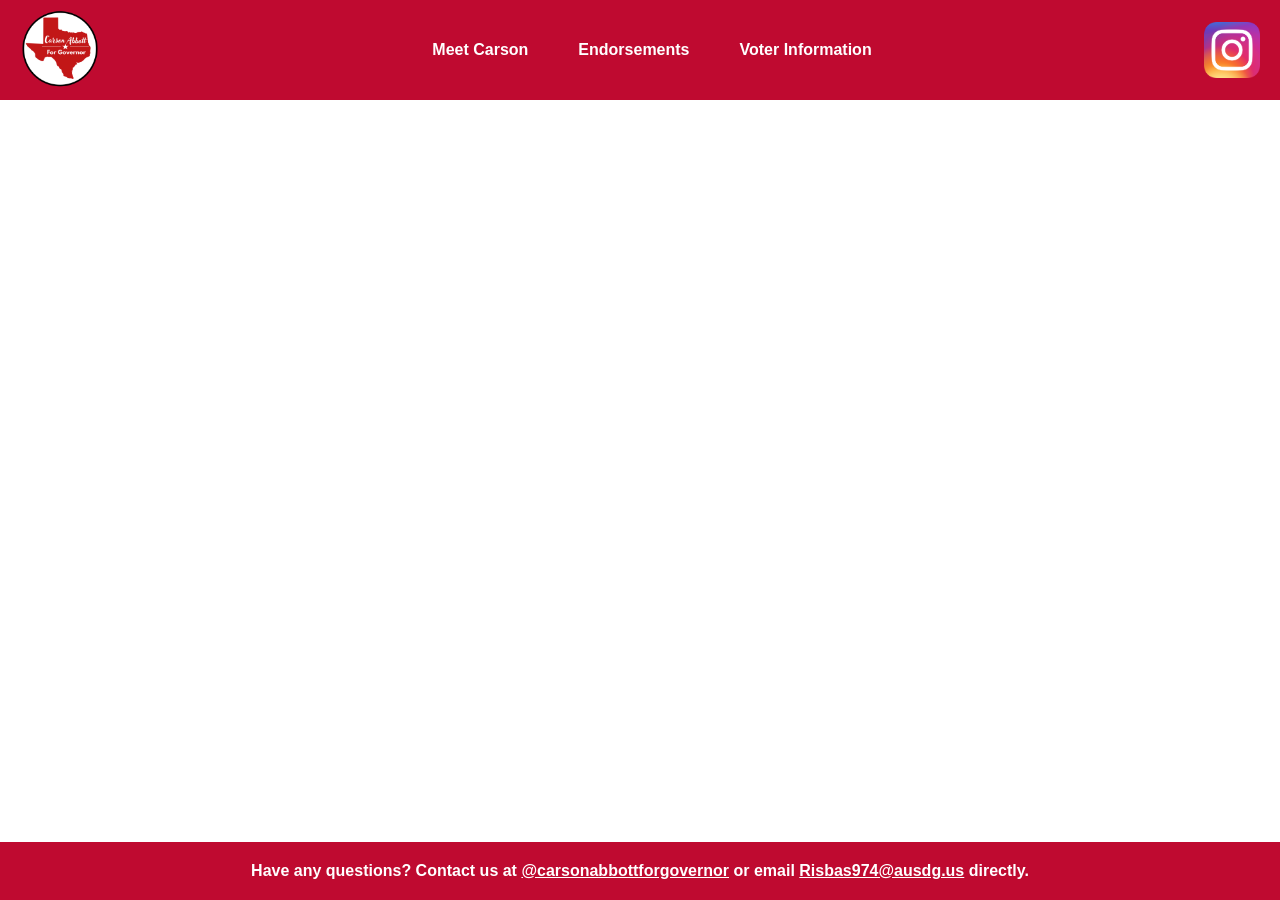
==== Endorsements.html @ 0a81e380 "Add files via upload" ====
<!DOCTYPE html>
<html lang="en">
<head>
    <meta charset="UTF-8">
    <meta name="viewport" content="width=device-width, initial-scale=1.0">
    <title>Carson Abbott for Governor</title>
    <link rel="icon" href="favicon.ico">
    <link rel="stylesheet" href="shared.css">
    <script src="nav.js" defer></script>
</head>
<body>
    <nav class="navbar">
        <a href="Index.html" class="nav-logo">
            <img src="favicon.ico" alt="Carson Abbott for Governor logo">
        </a>

        <ul class="nav-links" id="nav-links">
            <li><a href="Index.html">Meet Carson</a></li>
            <li><a href="Endorsements.html">Endorsements</a></li>
            <li><a href="VoterInformation.html">Voter Information</a></li>
        </ul>
        <a href="https://www.instagram.com/carsonabbottforgovernor" class="nav-instagram" target="_blank">
            <img src="Instagramicon.png" alt="Instagram">
        </a>
        <button class="hamburger" aria-label="Open menu" aria-expanded="false" aria-controls="nav-links">&#9776;</button>
    </nav>

    <main>
    </main>

    <footer class="footer">
        Have any questions? Contact us at <a href="https://www.instagram.com/carsonabbottforgovernor" target="_blank">@carsonabbottforgovernor</a> or email <a href="mailto:risbas974@ausdg.us">Risbas974@ausdg.us</a> directly.
    </footer>
</body>
</html>
---- shared.css ----
@font-face {
    font-family: 'adlery-pro';
    src: url('fonts/adlery-pro.regular.ttf') format('truetype');
    font-weight: normal;
    font-style: normal;
}

/* Universal box-sizing and horizontal overflow guard */
*, *::before, *::after {
    box-sizing: border-box;
}

html, body {
    overflow-x: hidden;
}

body {
    margin: 0;
    font-family: Arial, Helvetica, sans-serif;
    font-weight: bolder;
    min-height: 100vh;
    display: flex;
    flex-direction: column;
}

/* Page content grows to push the footer to the bottom on short pages */
main {
    flex: 1;
}

.navbar {
    display: flex;
    align-items: center;
    justify-content: space-between;
    padding: 10px 20px;
    background-color: #bf0a30;
    color: #ffffff;
    font-size: 16px;
}

.nav-logo img {
    height: 5em;
    width: auto;
    display: block;
}

.nav-instagram img {
    height: 3.5em;
    width: auto;
    display: block;
}

.nav-links {
    display: flex;
    gap: 50px;
    list-style: none;
    margin: 0;
    padding: 0;
}

.nav-links a {
    color: #ffffff;
    text-decoration: none;
}

.nav-links a:hover {
    text-decoration: underline;
}

/* Hamburger button (hidden on desktop) */
.hamburger {
    display: none;
    background: none;
    border: none;
    font-size: 30px;
    color: #ffffff;
    cursor: pointer;
    width: 48px;
    height: 48px;
    padding: 0;
    align-items: center;
    justify-content: center;
}

/* Visible outline for keyboard users */
a:focus-visible,
button:focus-visible {
    outline: 3px solid #ffffff;
    outline-offset: 3px;
}

main a:focus-visible {
    outline-color: #bf0a30;
}

.main-pic {
    display: block;
    width: 100%;
    max-width: 600px;
    height: auto;
    margin: 40px auto 0;
}

.name {
    margin: 15px 0 40px;
    text-align: center;
    color: #bf0a30;
    font-size: 5em;
    font-family: 'adlery-pro', cursive;
    font-weight: normal;
}

.biography {
    margin: 0 0 40px;
    padding: 0 50px;
    text-align: left;
    color: #000000;
    font-family: Arial, Helvetica, sans-serif;
    font-size: 1.25em;
    font-weight: normal;
    line-height: 1.6;
}

.footer {
    padding: 20px;
    background-color: #bf0a30;
    color: #ffffff;
    font-size: 16px;
    text-align: center;
}

.footer a {
    color: #ffffff;
}

footer {
    text-align:center;
    padding:10px;
    font-size:350;
    font-family:Arial, Helvetica, sans-serif;
 }

/* ── Mobile layout ──
   Every page needs, for this to work:
   - <meta name="viewport" content="width=device-width, initial-scale=1.0"> in <head>
   - <script src="nav.js" defer></script> in <head>
   - the same <nav> markup as Index.html, including the .hamburger button
   Add mobile overrides for any new classes inside this block. */
@media (max-width: 768px) {
    .navbar {
        flex-wrap: wrap;
        min-height: 56px;
    }

    .nav-logo img {
        height: 3.5em;
    }

    /* Instagram icon and hamburger sit together on the right */
    .nav-instagram {
        margin-left: auto;
        margin-right: 8px;
    }

    .nav-instagram img {
        height: 2.5em;
    }

    .hamburger {
        display: flex;
    }

    /* Collapsible link list drops below the bar and expands the navbar */
    .nav-links {
        order: 10;
        width: 100%;
        flex-direction: column;
        gap: 0;
        max-height: 0;
        overflow: hidden;
        transition: max-height 0.35s ease;
    }

    .nav-links.open {
        max-height: 500px;
    }

    .nav-links a {
        display: block;
        padding: 12px 20px;
        border-top: 1px solid rgba(255, 255, 255, 0.3);
        text-align: center;
        font-size: 1rem;
    }

    /* Responsive type scale */
    .name {
        font-size: clamp(40px, 14vw, 80px);
    }

    .biography {
        padding: 0 20px;
        font-size: clamp(16px, 4vw, 20px);
    }

    .main-pic {
        margin-top: 24px;
        padding: 0 16px;
    }

    .footer {
        font-size: 14px;
        overflow-wrap: anywhere;
    }
}

/* Skip the menu animation for users who prefer reduced motion */
@media (prefers-reduced-motion: reduce) {
    .nav-links {
        transition: none;
    }
}
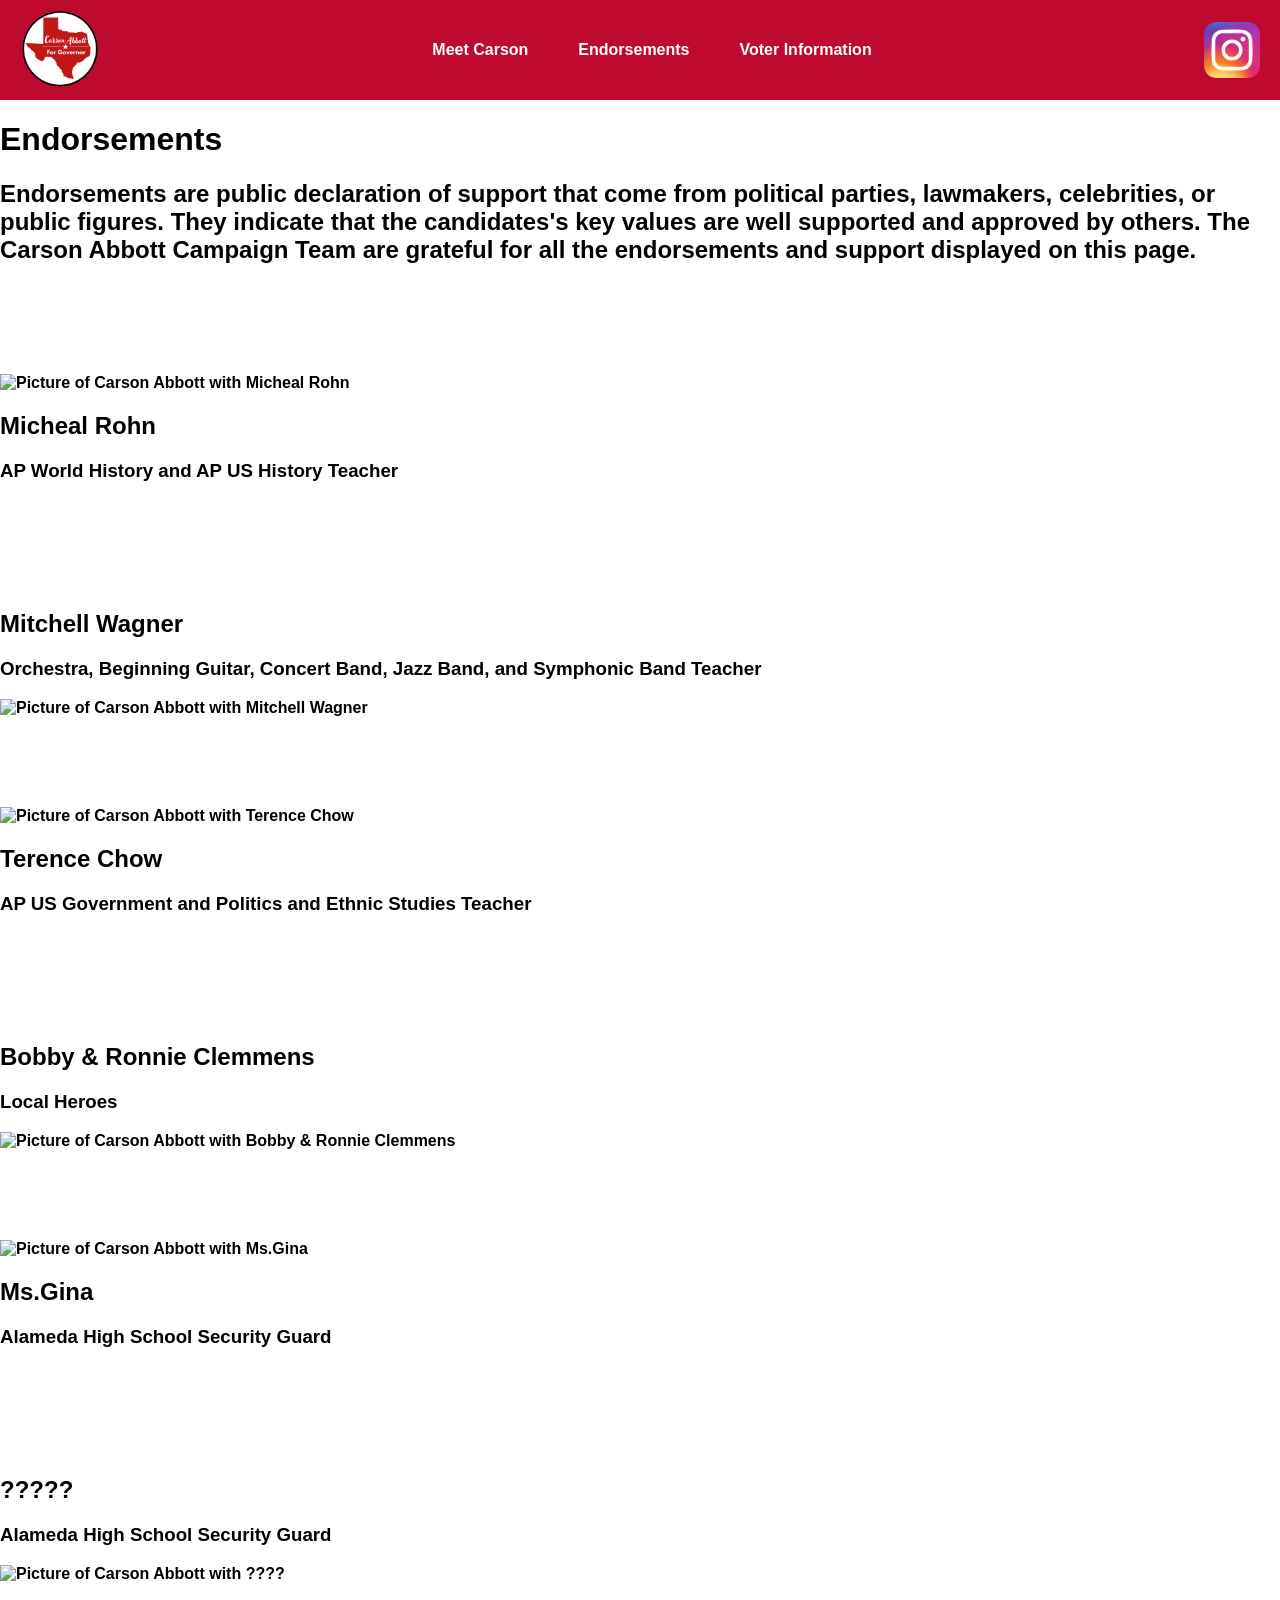
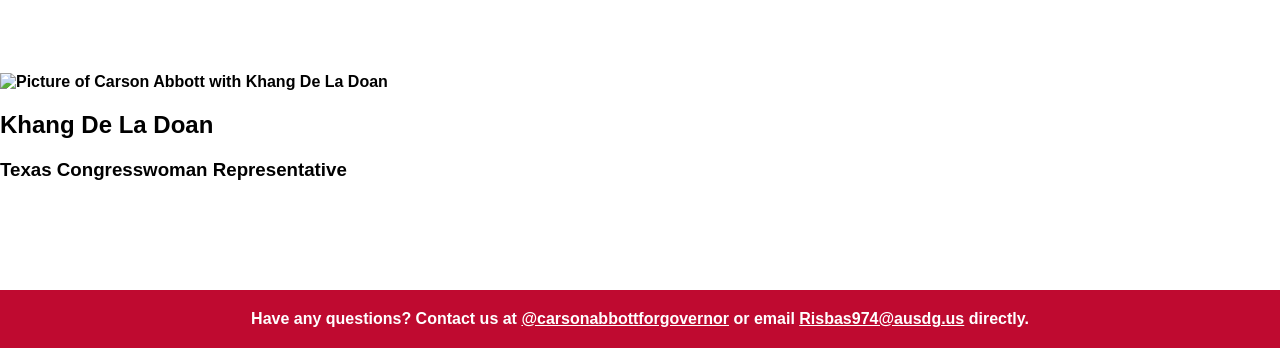
==== commit 3313ea54: "Update Endorsements section with supporter details Added endorsements section with details and image" ====
--- a/Endorsements.html
+++ b/Endorsements.html
@@ -8,14 +8,23 @@
     <link rel="stylesheet" href="shared.css">
     <script src="nav.js" defer></script>
 </head>
+<!-- Google tag (gtag.js) -->
+<script async src="https://www.googletagmanager.com/gtag/js?id=G-7JBS8N11RR"></script>
+<script>
+  window.dataLayer = window.dataLayer || [];
+  function gtag(){dataLayer.push(arguments);}
+  gtag('js', new Date());
+
+  gtag('config', 'G-7JBS8N11RR');
+</script>
 <body>
     <nav class="navbar">
-        <a href="Index.html" class="nav-logo">
+        <a href="index.html" class="nav-logo">
             <img src="favicon.ico" alt="Carson Abbott for Governor logo">
         </a>
 
         <ul class="nav-links" id="nav-links">
-            <li><a href="Index.html">Meet Carson</a></li>
+            <li><a href="index.html">Meet Carson</a></li>
             <li><a href="Endorsements.html">Endorsements</a></li>
             <li><a href="VoterInformation.html">Voter Information</a></li>
         </ul>
@@ -26,7 +35,122 @@
     </nav>
 
     <main>
-    </main>
+        <h1 class="title">Endorsements</h1>
+        <h2> Endorsements are public declaration of support that come from political parties, lawmakers, celebrities, or public figures. They indicate that the candidates's key values are well supported and approved by others. The Carson Abbott Campaign Team are grateful for all the endorsements and support displayed on this page.</h2>
+        <br>
+        <br>
+        <br>
+        <br>
+        <br>
+
+        <!--Mr.Rohn Section-->
+        <div class="container">
+            <div class="image">
+            <img src="michealrohn.png" alt="Picture of Carson Abbott with Micheal Rohn">
+            </div>
+            <div class="text">
+            <h2 class="endorsementNames ">Micheal Rohn</h2>
+            <h3>AP World History and AP US History Teacher</h3>
+            </div>
+        </div>
+<br>
+<br>
+<br>
+<br>
+<br>
+
+    <!--Mr Wagner section-->
+    <div class="container2">
+        <div class="text2">
+            <h2 class="endorsementNames2">Mitchell Wagner</h2>
+            <h3>Orchestra, Beginning Guitar, Concert Band, Jazz Band, and Symphonic Band Teacher</h3>
+        </div>
+        <div class="image2">
+            <img src="mitchellwagner.JPG" alt="Picture of Carson Abbott with Mitchell Wagner">
+        </div>
+    </div>
+<br>
+<br>
+<br>
+<br>
+<br>
+
+<!--Mr.Chow Section-->
+        <div class="container">
+            <div class="image">
+            <img src="terencechow.PNG" alt="Picture of Carson Abbott with Terence Chow">
+            </div>
+            <div class="text">
+            <h2 class="endorsementNames ">Terence Chow</h2>
+            <h3>AP US Government and Politics and Ethnic Studies Teacher</h3>
+            </div>
+        </div>
+<br>
+<br>
+<br>
+<br>
+<br>
+<!--Two Brothers section-->
+    <div class="container2">
+        <div class="text2">
+            <h2 class="endorsementNames2">Bobby & Ronnie Clemmens</h2>
+            <h3>Local Heroes</h3>
+        </div>
+        <div class="image2">
+            <img src="bobbieronnie.JPG" alt="Picture of Carson Abbott with Bobby & Ronnie Clemmens">
+        </div>
+    </div>
+<br>
+<br>
+<br>
+<br>
+<br>
+<!--Ms.Gina Section-->
+        <div class="container">
+            <div class="image">
+            <img src="gina.JPG" alt="Picture of Carson Abbott with Ms.Gina">
+            </div>
+            <div class="text">
+            <h2 class="endorsementNames ">Ms.Gina</h2>
+            <h3>Alameda High School Security Guard</h3>
+            </div>
+        </div>
+<br>
+<br>
+<br>
+<br>
+<br>
+<!--Other security guard section-->
+    <div class="container2">
+        <div class="text2">
+            <h2 class="endorsementNames2">?????</h2>
+            <h3>Alameda High School Security Guard</h3>
+        </div>
+        <div class="image2">
+            <img src="mysteryman.png" alt="Picture of Carson Abbott with ????">
+        </div>
+    </div>
+<br>
+<br>
+<br>
+<br>
+<br>
+<!--Khang Section-->
+        <div class="container">
+            <div class="image">
+            <img src="khangdeladoan.png" alt="Picture of Carson Abbott with Khang De La Doan">
+            </div>
+            <div class="text">
+            <h2 class="endorsementNames ">Khang De La Doan</h2>
+            <h3>Texas Congresswoman Representative</h3>
+            </div>
+        </div>
+<br>
+<br>
+<br>
+<br>
+<br>
+ </main>
 
     <footer class="footer">
         Have any questions? Contact us at <a href="https://www.instagram.com/carsonabbottforgovernor" target="_blank">@carsonabbottforgovernor</a> or email <a href="mailto:risbas974@ausdg.us">Risbas974@ausdg.us</a> directly.
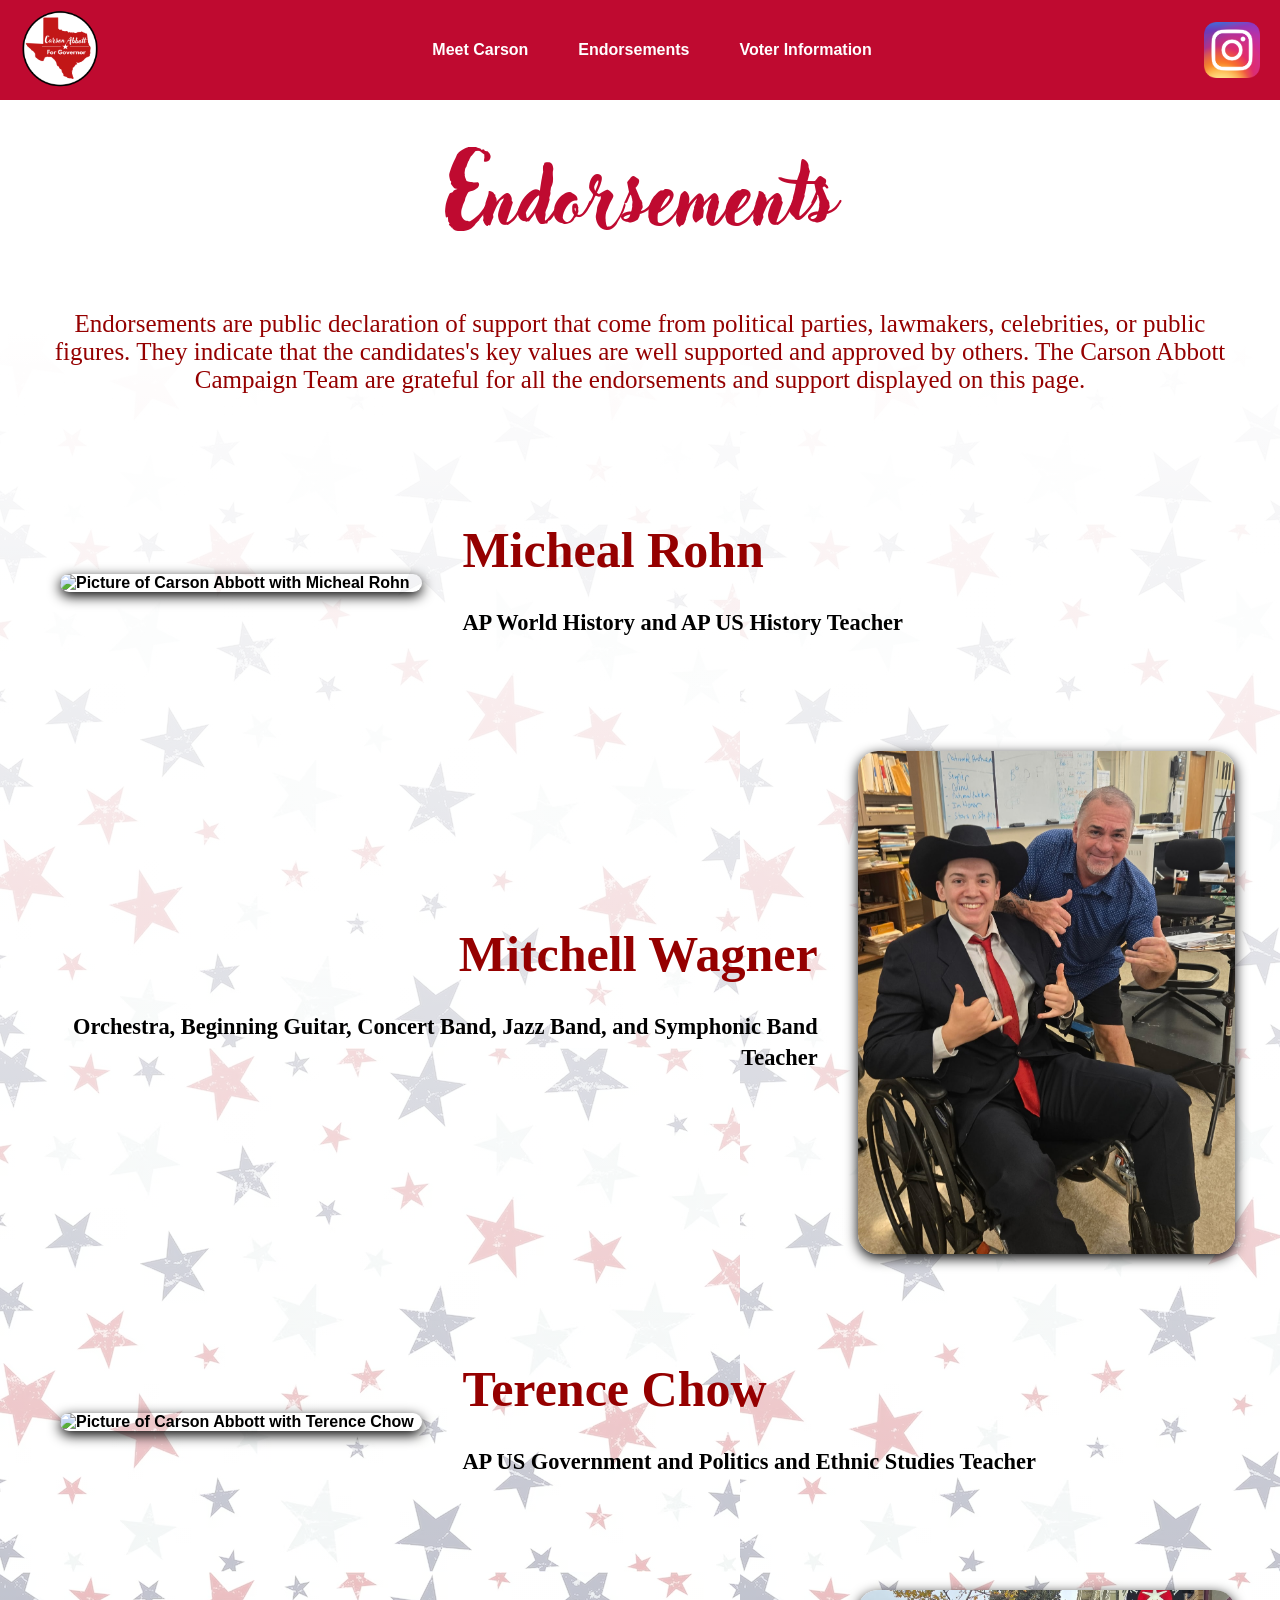
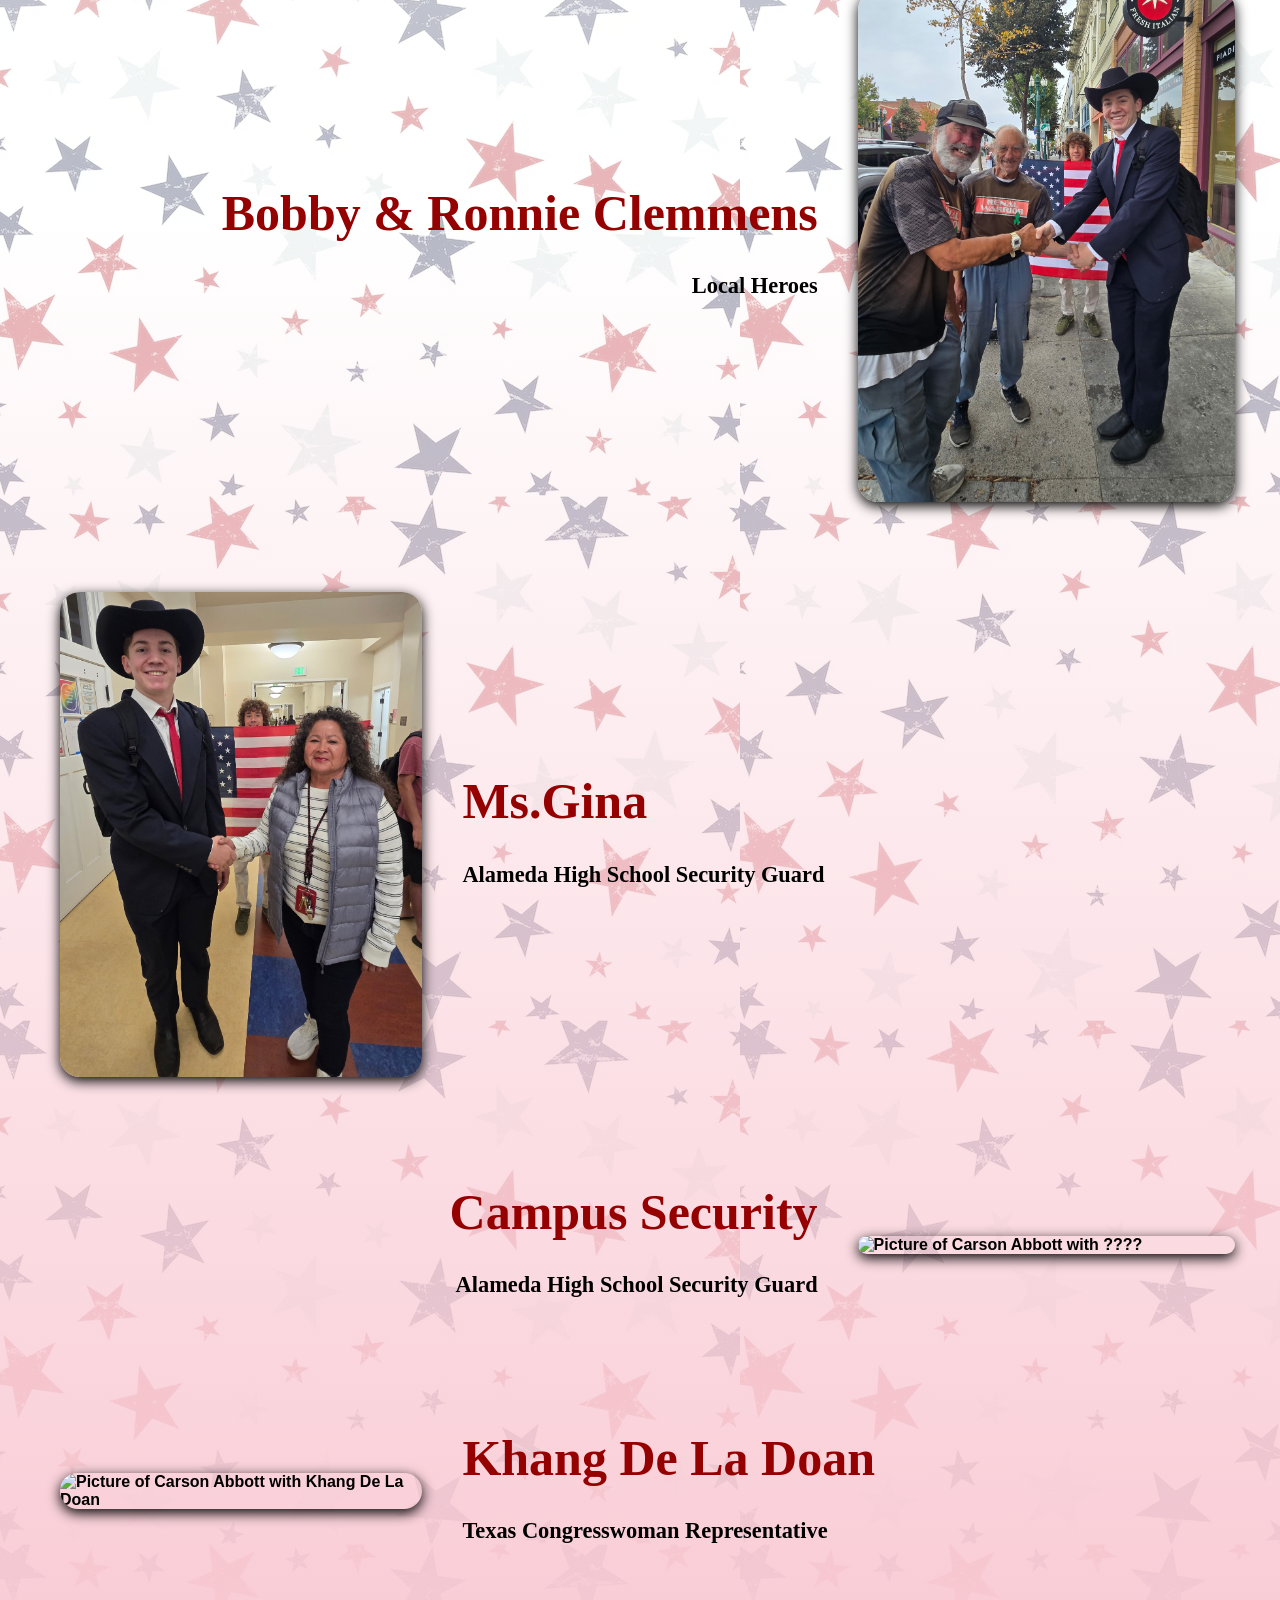
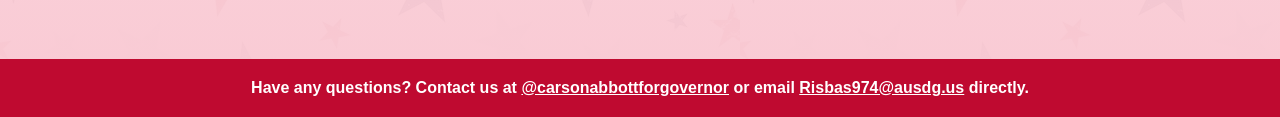
==== commit 33f7eec8: "Update endorsement section and fix HTML structure" ====
--- a/Endorsements.html
+++ b/Endorsements.html
@@ -7,16 +7,16 @@
     <link rel="icon" href="favicon.ico">
     <link rel="stylesheet" href="shared.css">
     <script src="nav.js" defer></script>
+    <!-- Google tag (gtag.js) -->
+    <script async src="https://www.googletagmanager.com/gtag/js?id=G-7JBS8N11RR"></script>
+    <script>
+      window.dataLayer = window.dataLayer || [];
+      function gtag(){dataLayer.push(arguments);}
+      gtag('js', new Date());
+
+      gtag('config', 'G-7JBS8N11RR');
+    </script>
 </head>
-<!-- Google tag (gtag.js) -->
-<script async src="https://www.googletagmanager.com/gtag/js?id=G-7JBS8N11RR"></script>
-<script>
-  window.dataLayer = window.dataLayer || [];
-  function gtag(){dataLayer.push(arguments);}
-  gtag('js', new Date());
-
-  gtag('config', 'G-7JBS8N11RR');
-</script>
 <body>
     <nav class="navbar">
         <a href="index.html" class="nav-logo">
@@ -123,7 +123,7 @@
 <!--Other security guard section-->
     <div class="container2">
         <div class="text2">
-            <h2 class="endorsementNames2">?????</h2>
+            <h2 class="endorsementNames2">Campus Security</h2>
             <h3>Alameda High School Security Guard</h3>
         </div>
         <div class="image2">
--- a/shared.css
+++ b/shared.css
@@ -21,6 +21,14 @@
     min-height: 100vh;
     display: flex;
     flex-direction: column;
+    background:
+        linear-gradient(
+        to bottom,
+        white 0%,
+        white 10%,
+        rgba(255, 255, 255, 0.7), #f9c9d3),
+    url("starsbackground.png");
+  background-repeat:250px 200px;
 }
 
 /* Page content grows to push the footer to the bottom on short pages */
@@ -140,12 +148,180 @@
     font-family:Arial, Helvetica, sans-serif;
  }
 
-/* ── Mobile layout ──
-   Every page needs, for this to work:
-   - <meta name="viewport" content="width=device-width, initial-scale=1.0"> in <head>
-   - <script src="nav.js" defer></script> in <head>
-   - the same <nav> markup as Index.html, including the .hamburger button
-   Add mobile overrides for any new classes inside this block. */
+ .title {
+    margin: 50px 0 40px;
+    text-align: center;
+    color: #bf0a30;
+    font-size: 5em;
+    font-family: 'adlery-pro', cursive;
+    font-weight: normal;
+ }
+
+ h2 {
+    font-family:Georgia;
+    text-align:center;
+    color:rgb(149, 0, 0);
+    font-size: 25px;  
+    font-weight:100;
+    margin-left:50px;
+    margin-right:50px;
+}
+
+/*Mr Rohn Section */
+.container {
+  display: flex;
+  align-items: center;
+  gap: 40px;
+  padding: 0;               
+  flex-wrap: wrap;   
+}
+
+.image {
+  width: 33%;
+  max-width: 450px;
+  padding-left: 60px;
+}
+.image img {
+  width: 100%;
+  max-width: 100%;         
+  height: auto;             
+  display: block;   
+  border-radius: 20px;   
+  box-shadow: 0 4px 13px rgb(0,0,0); 
+}
+
+.text {
+  flex: 1;                  
+  min-width: 200px;
+  margin-top:10px;
+}
+
+.endorsementNames {
+  font-weight: 800; 
+  font-size:50px;
+  text-align: left;
+  margin: 0;
+  font-family:impact;
+}
+p {
+  font-size: 20px;
+}
+h3 {
+    font-size: large;
+}
+
+/* Endorser titles grow with the screen: 18px on phones, up to 26px on wide desktops */
+.text h3,
+.text2 h3 {
+    font-size: clamp(18px, 1.75vw, 26px);
+}
+@media (max-width: 500px) {
+  .container {
+    flex-direction: column;
+    align-items: flex-start;
+  }
+
+  .image img {
+    width: 100%; 
+  }
+}
+.text {
+  padding-right: 60px;
+  font-size: clamp(1rem, 2vw, 1.5rem); 
+  line-height: 1.4; 
+  font-size: clamp(14px, 1.5vw, 18px);
+  font-family:Georgia;
+  word-break: break-word;
+  white-space: normal; 
+}
+
+@media (max-width: 768px) {
+  .text {
+    max-width: 100%; 
+  }
+}
+
+.break::after {
+  content: "";
+  display: block;
+  margin-top: 0.3em;  
+}
+
+/*Wagner Section*/
+.container2 {
+  display: flex;
+  align-items: center;
+  gap: 40px;
+  padding: 0;               
+  flex-wrap: wrap;
+}
+
+.image2 {
+  width: 33%;
+  max-width: 450px;
+  padding-right: 45px;
+}
+.image2 img {
+  width: 100%;
+  max-width: 100%;         
+  height: auto;             
+  display: block;   
+  border-radius: 20px;   
+  box-shadow: 0 4px 13px rgb(0,0,0); 
+}
+
+.text2 {
+  flex: 1;                  
+  min-width: 200px;
+  margin-top:10px;
+}
+.endorsementNames2 {
+  font-weight: 800; 
+  font-size:50px;
+  text-align: right;
+  margin: 0;
+  font-family:impact;
+}
+p {
+  font-size: 20px;
+}
+
+@media (max-width: 500px) {
+  .container2 {
+    flex-direction: column;
+    align-items: flex-start;
+  }
+
+  .image2 img {
+    width: 100%; 
+  }
+}
+.text2 {
+  padding-left: 60px;
+  font-size: clamp(0.9rem, 1.2vw, 1.2rem); 
+  line-height: 1.4; 
+  font-size: clamp(14px, 1.5vw, 18px);
+  font-family:Georgia;
+  word-break: break-word;
+  white-space: normal; 
+  text-align:right;
+  margin-left: auto;
+}
+
+@media (max-width: 768px) {
+  .text2 {
+    max-width: 100%; 
+  }
+}
+
+.break::after {
+  content: "";
+  display: block;
+  margin-top: 0.3em;  
+}
+
+
+/* ── Mobile layout ──*/
 @media (max-width: 768px) {
     .navbar {
         flex-wrap: wrap;
@@ -212,6 +388,21 @@
         font-size: 14px;
         overflow-wrap: anywhere;
     }
+
+    /* Endorsement photos go full width once the text stacks below them */
+    .image,
+    .image2 {
+        width: 100%;
+        max-width: none;
+        padding: 0 20px;
+    }
+
+    /* Endorser name and title always sit above the photo on mobile */
+    .text,
+    .text2 {
+        order: -1;
+        padding: 0 20px;
+    }
 }
 
 /* Skip the menu animation for users who prefer reduced motion */
@@ -219,4 +410,4 @@
     .nav-links {
         transition: none;
     }
-}+}
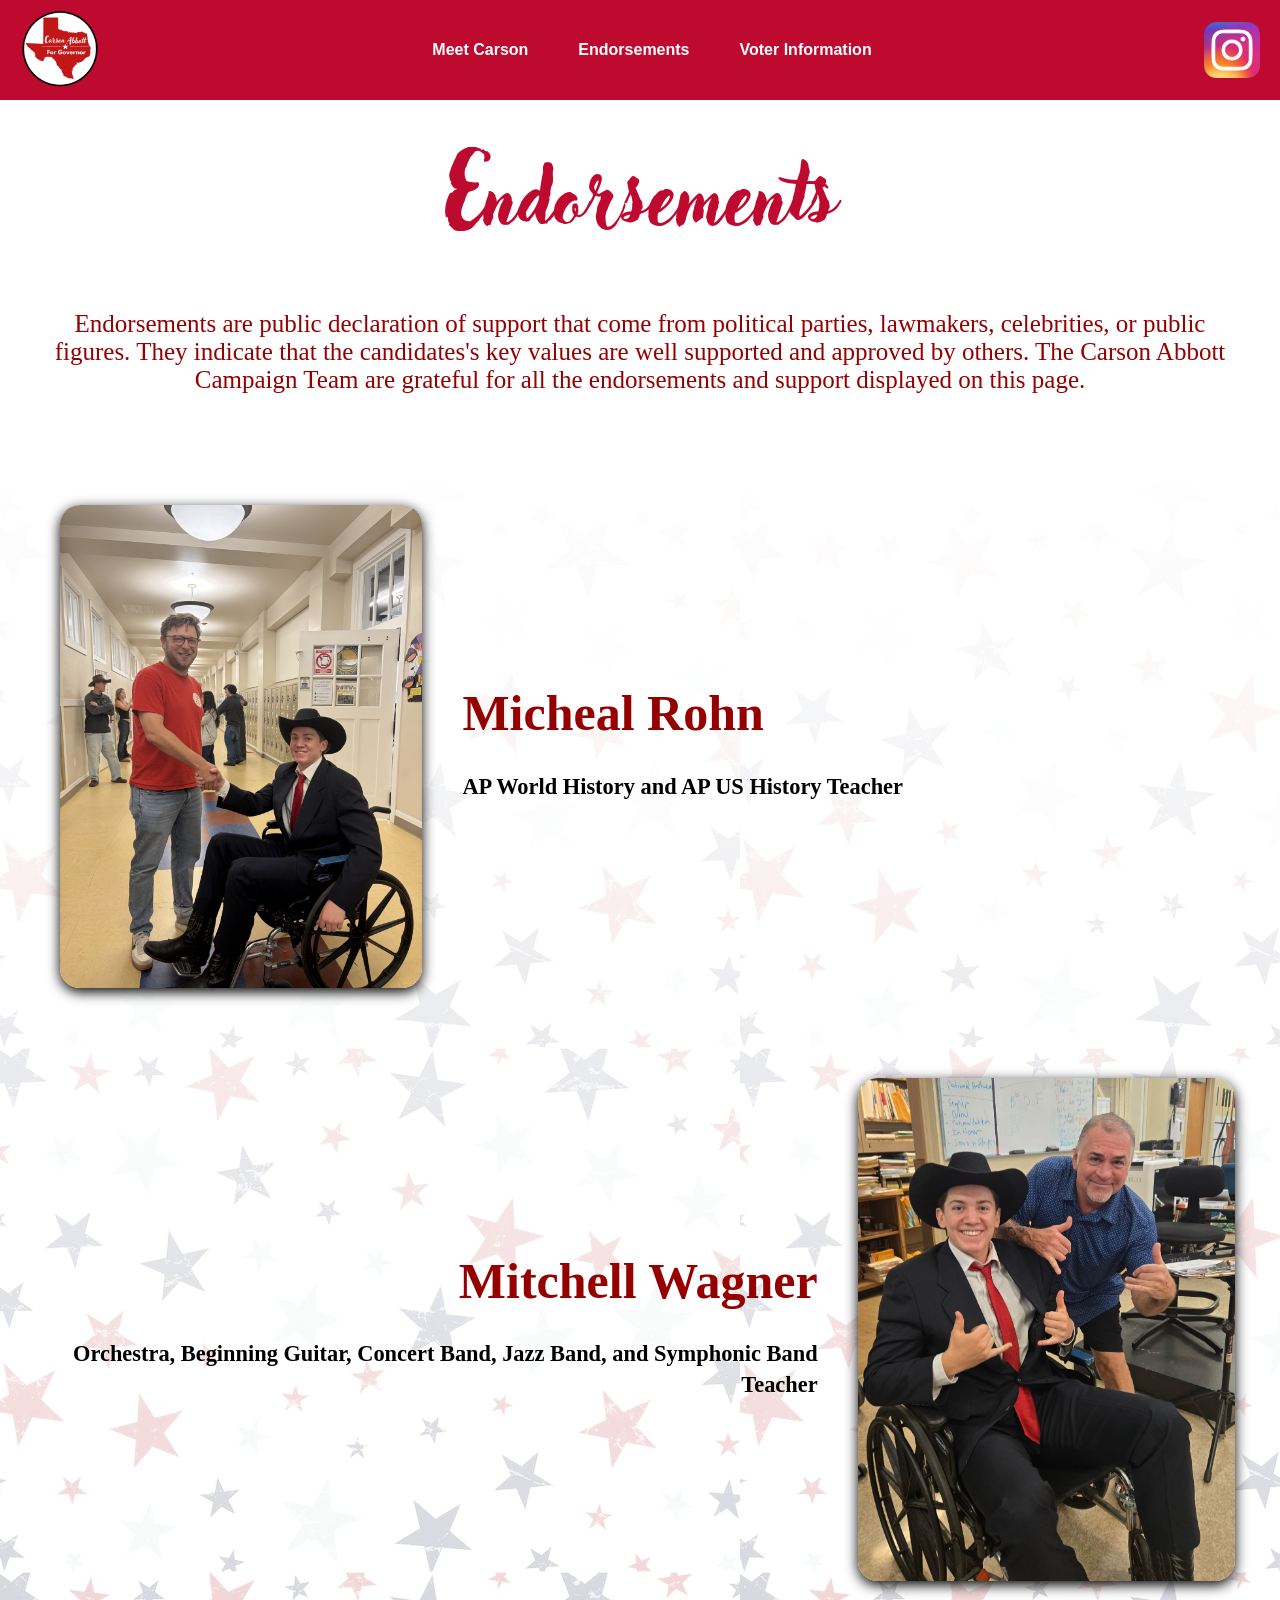
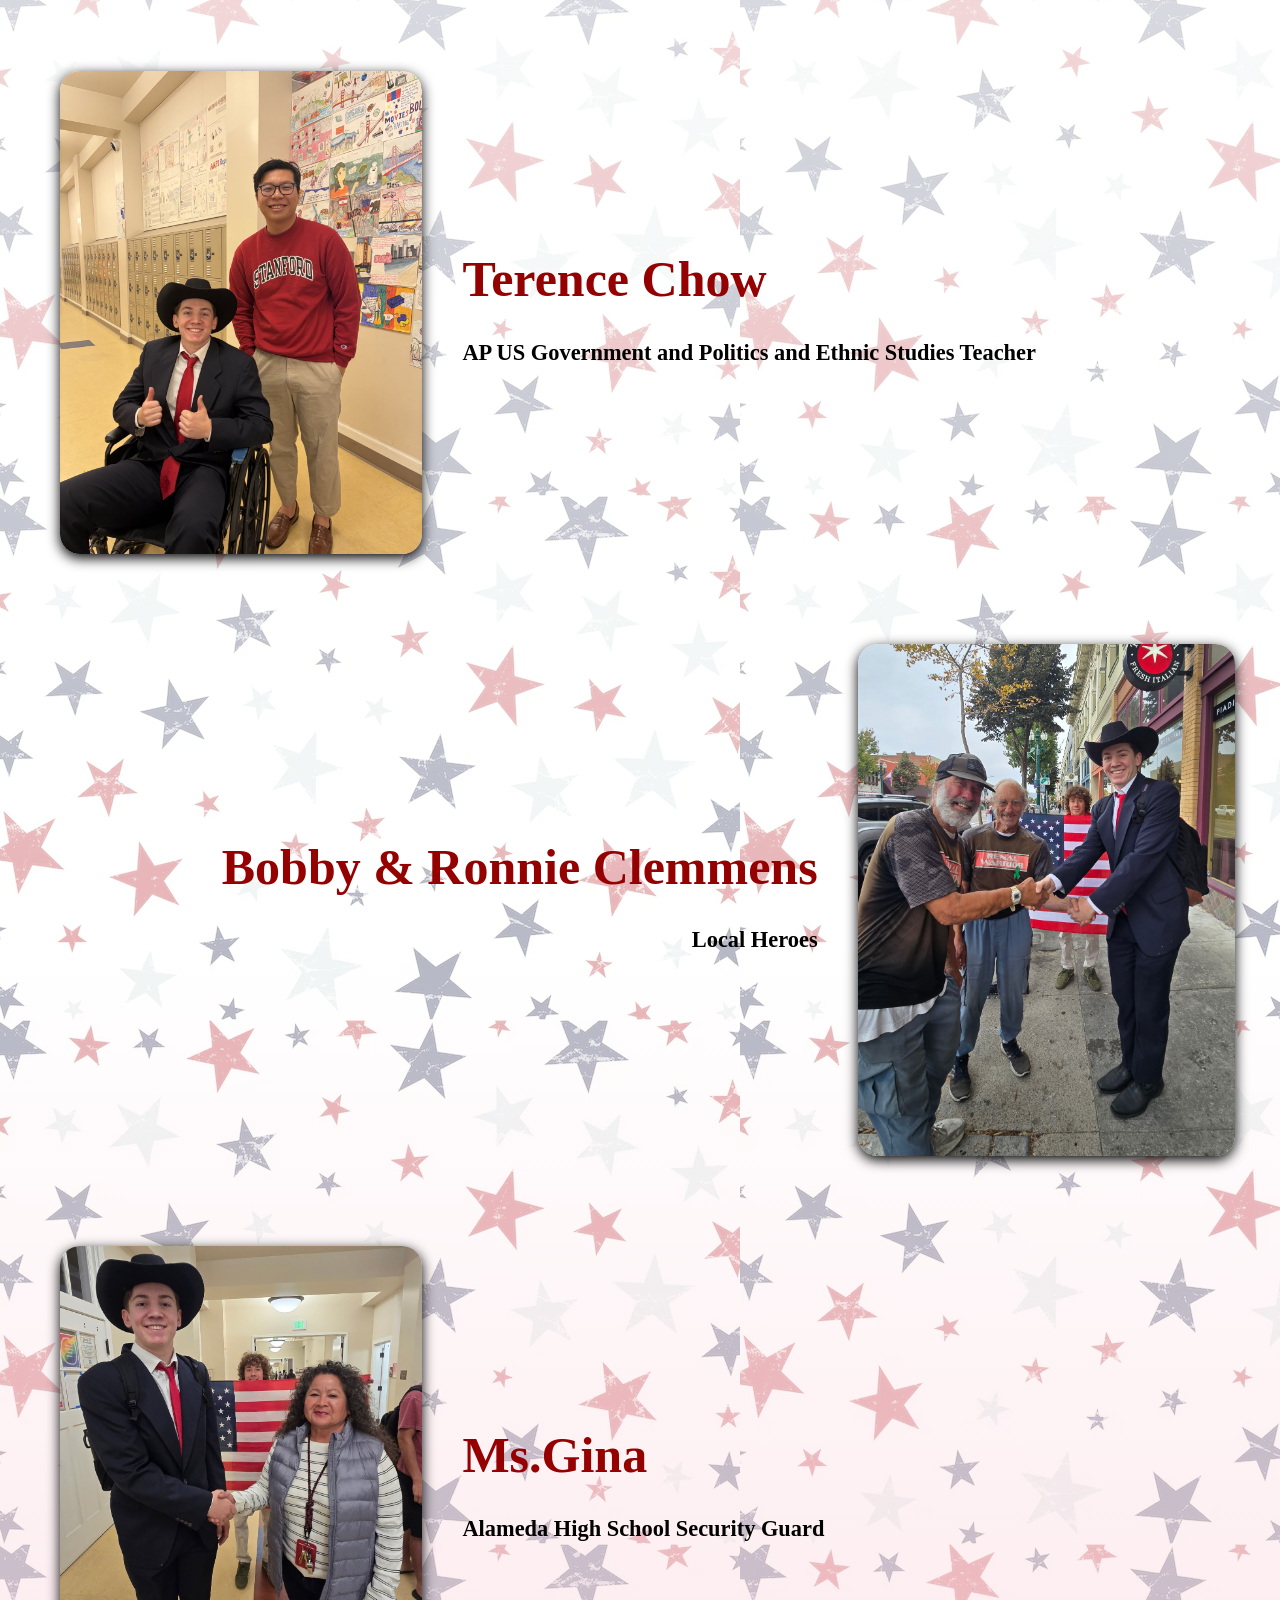
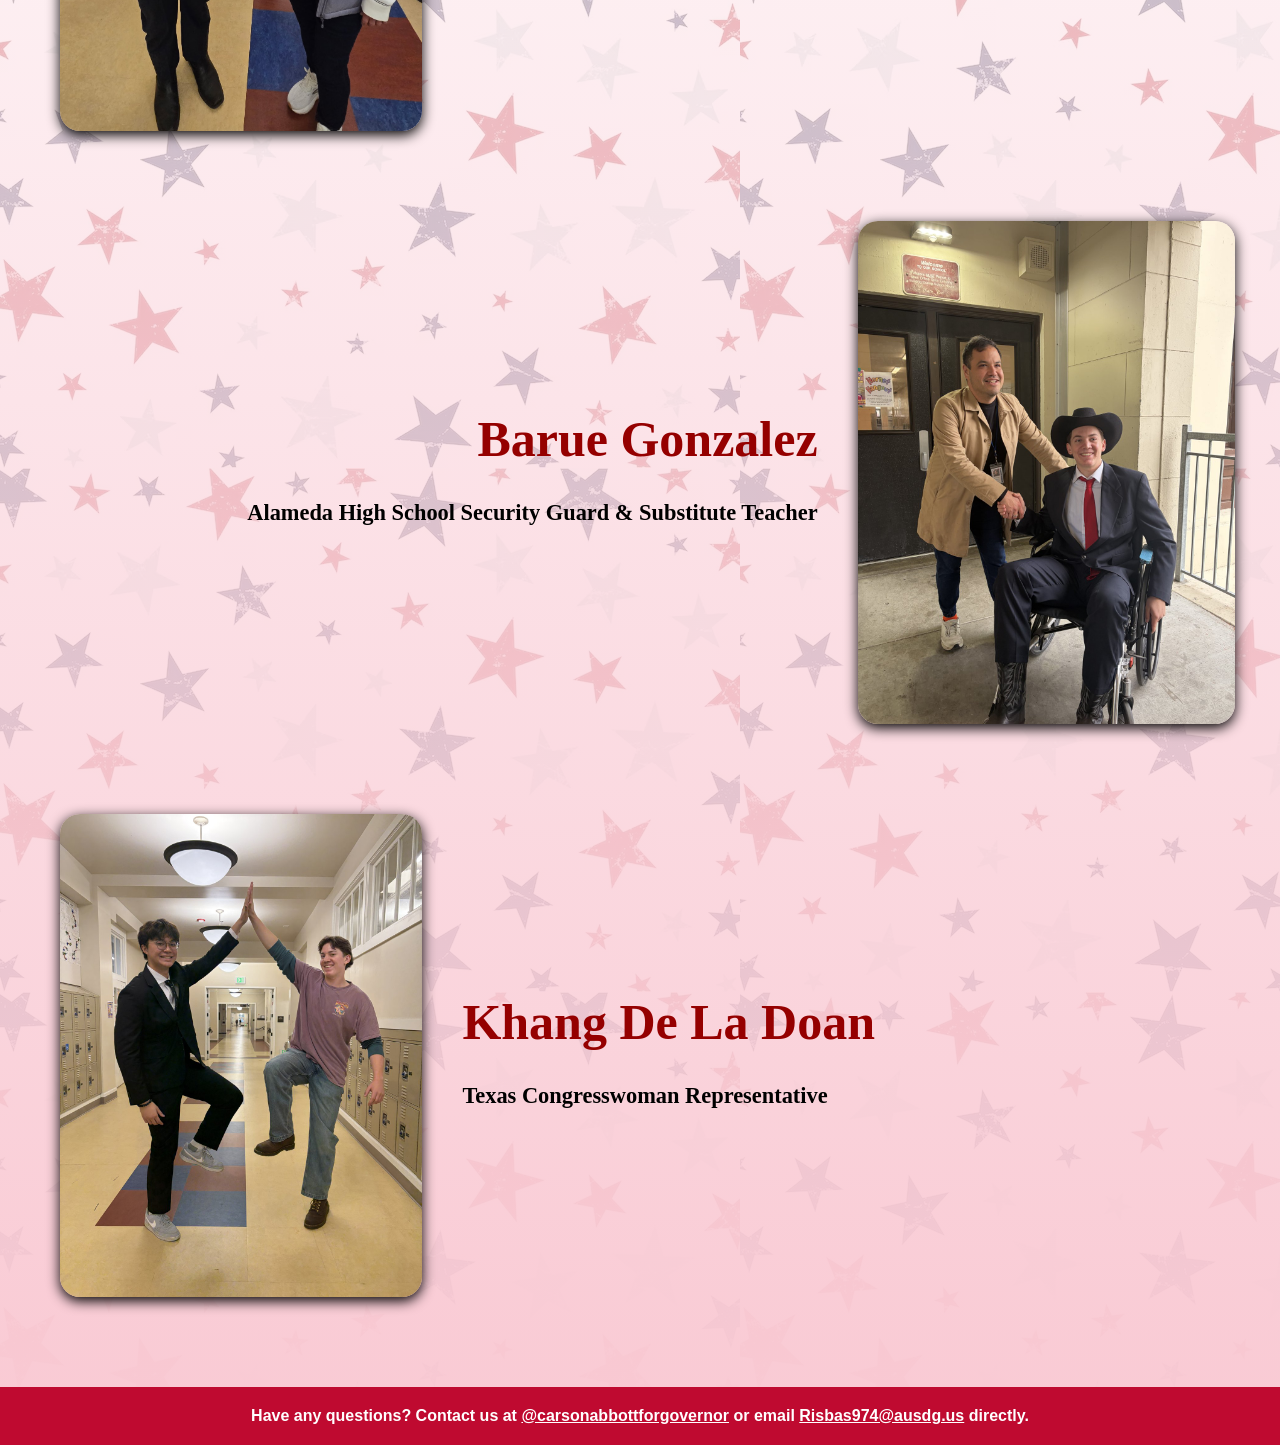
==== commit 4e6908d0: "Update endorsement name and title for security guard" ====
--- a/Endorsements.html
+++ b/Endorsements.html
@@ -46,7 +46,7 @@
         <!--Mr.Rohn Section-->
         <div class="container">
             <div class="image">
-            <img src="michealrohn.png" alt="Picture of Carson Abbott with Micheal Rohn">
+            <img src="michealrohn.JPG" alt="Picture of Carson Abbott with Micheal Rohn">
             </div>
             <div class="text">
             <h2 class="endorsementNames ">Micheal Rohn</h2>
@@ -78,7 +78,7 @@
 <!--Mr.Chow Section-->
         <div class="container">
             <div class="image">
-            <img src="terencechow.PNG" alt="Picture of Carson Abbott with Terence Chow">
+            <img src="terencechow.JPG" alt="Picture of Carson Abbott with Terence Chow">
             </div>
             <div class="text">
             <h2 class="endorsementNames ">Terence Chow</h2>
@@ -123,11 +123,11 @@
 <!--Other security guard section-->
     <div class="container2">
         <div class="text2">
-            <h2 class="endorsementNames2">Campus Security</h2>
-            <h3>Alameda High School Security Guard</h3>
+            <h2 class="endorsementNames2">Barue Gonzalez</h2>
+            <h3>Alameda High School Security Guard & Substitute Teacher</h3>
         </div>
         <div class="image2">
-            <img src="mysteryman.png" alt="Picture of Carson Abbott with ????">
+            <img src="mysteryman.JPG" alt="Picture of Carson Abbott with ????">
         </div>
     </div>
 <br>
@@ -138,7 +138,7 @@
 <!--Khang Section-->
         <div class="container">
             <div class="image">
-            <img src="khangdeladoan.png" alt="Picture of Carson Abbott with Khang De La Doan">
+            <img src="khangdeladoan.JPG" alt="Picture of Carson Abbott with Khang De La Doan">
             </div>
             <div class="text">
             <h2 class="endorsementNames ">Khang De La Doan</h2>
--- a/shared.css
+++ b/shared.css
@@ -1,3 +1,5 @@
+@import url('https://fonts.googleapis.com/css2?family=Lora:ital,wght@0,400;0,600;0,700;1,400&display=swap');
+
 @font-face {
     font-family: 'adlery-pro';
     src: url('fonts/adlery-pro.regular.ttf') format('truetype');
@@ -5,7 +7,6 @@
     font-style: normal;
 }
 
-/* Universal box-sizing and horizontal overflow guard */
 *, *::before, *::after {
     box-sizing: border-box;
 }
@@ -31,7 +32,6 @@
   background-repeat:250px 200px;
 }
 
-/* Page content grows to push the footer to the bottom on short pages */
 main {
     flex: 1;
 }
@@ -75,7 +75,6 @@
     text-decoration: underline;
 }
 
-/* Hamburger button (hidden on desktop) */
 .hamburger {
     display: none;
     background: none;
@@ -90,7 +89,6 @@
     justify-content: center;
 }
 
-/* Visible outline for keyboard users */
 a:focus-visible,
 button:focus-visible {
     outline: 3px solid #ffffff;
@@ -118,15 +116,37 @@
     font-weight: normal;
 }
 
+/* Frosted white panel keeps the text readable over the background */
 .biography {
-    margin: 0 0 40px;
-    padding: 0 50px;
+    margin: 0 50px 40px;
+    padding: 30px 40px;
     text-align: left;
-    color: #000000;
-    font-family: Arial, Helvetica, sans-serif;
+    color: #1a1a1a;
+    font-family: 'Lora', Georgia, serif;
     font-size: 1.25em;
     font-weight: normal;
-    line-height: 1.6;
+    line-height: 1.7;
+    background-color: rgba(255, 255, 255, 0.8);
+    -webkit-backdrop-filter: blur(8px);
+    backdrop-filter: blur(8px);
+    border-radius: 16px;
+    box-shadow: 0 4px 20px rgba(0, 0, 0, 0.12);
+}
+
+/* Paragraphs follow the .biography size*/
+.biography p {
+    font-size: inherit;
+    margin: 0 0 1.2em;
+}
+
+.biography p:last-child {
+    margin-bottom: 0;
+}
+
+.biography .bio-intro {
+    text-align: center;
+    font-weight: bold;
+    font-size: 1.15em;
 }
 
 .footer {
@@ -210,7 +230,6 @@
     font-size: large;
 }
 
-/* Endorser titles grow with the screen: 18px on phones, up to 26px on wide desktops */
 .text h3,
 .text2 h3 {
     font-size: clamp(18px, 1.75vw, 26px);
@@ -332,7 +351,6 @@
         height: 3.5em;
     }
 
-    /* Instagram icon and hamburger sit together on the right */
     .nav-instagram {
         margin-left: auto;
         margin-right: 8px;
@@ -346,7 +364,6 @@
         display: flex;
     }
 
-    /* Collapsible link list drops below the bar and expands the navbar */
     .nav-links {
         order: 10;
         width: 100%;
@@ -369,13 +386,13 @@
         font-size: 1rem;
     }
 
-    /* Responsive type scale */
     .name {
         font-size: clamp(40px, 14vw, 80px);
     }
 
     .biography {
-        padding: 0 20px;
+        margin: 0 16px 30px;
+        padding: 20px;
         font-size: clamp(16px, 4vw, 20px);
     }
 
@@ -389,15 +406,13 @@
         overflow-wrap: anywhere;
     }
 
-    /* Endorsement photos go full width once the text stacks below them */
     .image,
     .image2 {
         width: 100%;
         max-width: none;
         padding: 0 20px;
     }
-
-    /* Endorser name and title always sit above the photo on mobile */
+    
     .text,
     .text2 {
         order: -1;
@@ -405,9 +420,189 @@
     }
 }
 
-/* Skip the menu animation for users who prefer reduced motion */
+
 @media (prefers-reduced-motion: reduce) {
     .nav-links {
         transition: none;
     }
 }
+
+/*Core policies section*/
+.policies-section {
+  padding: 0 40px 20px;
+}
+
+.policies-title {
+  font-family: Impact, Haettenschweiler, 'Arial Narrow Bold', sans-serif;
+  color: #bf0a30;
+  font-size: 40px;
+  font-weight: normal;
+  text-align: left;
+  margin: 0 0 20px 0;
+}
+
+.policy-grid {
+  display: grid;
+  grid-template-columns: repeat(auto-fit, minmax(300px, 1fr));
+  gap: 24px;
+}
+
+/* Frosted cards to match the biography panel */
+.policy-card {
+  padding: 24px 28px;
+  background-color: rgba(255, 255, 255, 0.85);
+  -webkit-backdrop-filter: blur(8px);
+  backdrop-filter: blur(8px);
+  border-top: 6px solid #bf0a30;
+  border-radius: 16px;
+  box-shadow: 0 4px 20px rgba(0, 0, 0, 0.12);
+}
+
+.policy-card h3 {
+  font-family: Impact, Haettenschweiler, 'Arial Narrow Bold', sans-serif;
+  font-weight: normal;
+  font-size: 28px;
+  color: #bf0a30;
+  margin: 0 0 14px 0;
+  letter-spacing: 0.5px;
+}
+
+.policy-card ul {
+  list-style: none;
+  margin: 0;
+  padding: 0;
+}
+
+.policy-card li {
+  position: relative;
+  padding-left: 28px;
+  margin-bottom: 12px;
+  font-family: 'Lora', Georgia, serif;
+  font-weight: normal;
+  font-size: 17px;
+  line-height: 1.55;
+  color: #1a1a1a;
+}
+
+.policy-card li:last-child {
+  margin-bottom: 0;
+}
+
+/* Red star bullets */
+.policy-card li::before {
+  content: "\2605";
+  position: absolute;
+  left: 0;
+  top: 0;
+  color: #bf0a30;
+}
+
+@media (max-width: 600px) {
+  .policies-section { padding: 0 16px 16px; }
+  .policies-title { font-size: 32px; }
+  .policy-grid { grid-template-columns: 1fr; }
+  .policy-card { padding: 20px; }
+}
+
+.voter-section {
+  padding: 0 40px 40px;
+}
+
+.voter-grid {
+  display: flex;
+  flex-direction: column;
+  gap: 24px;
+}
+
+@media (max-width: 600px) {
+  .voter-section { padding: 0 16px 24px; }
+}
+
+/*About me section 2*/
+.activities-section {
+  padding: 40px;
+  box-sizing: border-box;
+}
+
+.activities {
+  font-family: Impact, Haettenschweiler, 'Arial Narrow Bold', sans-serif;
+  color: #bf0a30;
+  font-size: 40px;
+  margin: 0 0 12px 0;
+  text-align: left;
+}
+
+.carousel {
+  background-color: #bf0a30;
+  border-radius: 12px;
+  padding: 24px;
+  box-sizing: border-box;
+  width: 100%;
+  margin: 16px 0 0 0;
+}
+
+.carousel-wrapper {
+  overflow: hidden;
+}
+
+.carousel-track {
+  display: flex;
+  gap: 16px;
+  transition: transform 0.35s ease;
+}
+
+.carousel-slide {
+  flex: 0 0 220px;
+  box-sizing: border-box;
+  border-radius: 12px;
+  overflow: hidden;
+  border: 0.5px solid rgba(64, 47, 86, 0.15);
+  background: white;
+}
+
+.carousel-slide img {
+  width: 100%;
+  height: 180px;
+  object-fit: cover;
+  display: block;
+}
+
+.slide-caption {
+  padding: 10px 12px;
+  font-size: 13px;
+  color: rgb(82, 15, 15);
+  font-family: 'Josefin Sans';
+  line-height: 1.5;
+}
+
+.carousel-controls {
+  display: flex;
+  align-items: center;
+  gap: 12px;
+  margin-top: 16px;
+}
+
+.carousel-btn {
+  flex-shrink: 0;
+  width: 36px;
+  height: 36px;
+  border-radius: 50%;
+  border: 1px solid rgba(64, 47, 86, 0.3);
+  background: white;
+  cursor: pointer;
+  font-size: 16px;
+  color: rgb(64, 47, 86);
+  display: flex;
+  align-items: center;
+  justify-content: center;
+  padding: 0;
+  position: static;
+  transform: none;
+}
+.carousel-btn:hover { background: rgba(64, 47, 86, 0.1); }
+.carousel-btn:disabled { opacity: 0.3; cursor: default; }
+
+@media (max-width: 600px) {
+  .carousel-slide { flex: 0 0 100%; }
+  .activities-section { padding: 24px 16px; }
+}
